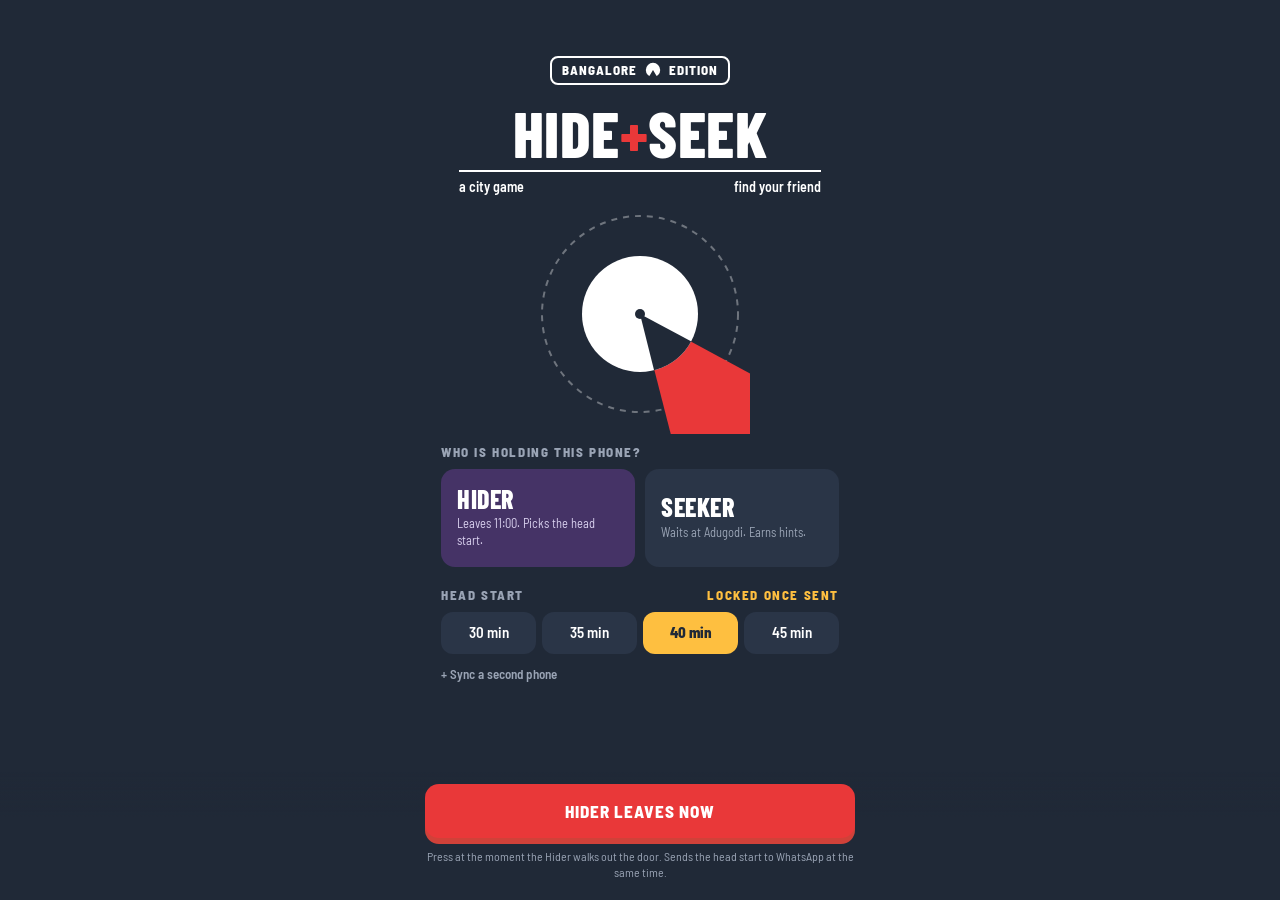
==== next/index.html @ 4ebd18d5 "Start redesign: shared stylesheet and title screen under next/ Navy, red, yellow and purple palette " ====
<!doctype html>
<html lang="en">
<head>
<meta charset="utf-8">
<meta name="viewport" content="width=device-width, initial-scale=1, viewport-fit=cover">
<meta name="theme-color" content="#202937">
<title>Bangalore Hide + Seek</title>
<link rel="stylesheet" href="style.css">
</head>
<body>
<div class="app">

  <div class="banner" id="testBanner" hidden>Test mode: one minute of game time is one second. Separate from the real game state. <a href="./">Back to the real board</a>.</div>

  <!-- Title and setup -->
  <section class="screen" id="screenTitle">
    <div class="wordmark">
      <div class="edition">Bangalore <svg viewBox="0 0 20 20" aria-hidden="true"><circle cx="10" cy="10" r="9" fill="#fff"/><polygon points="10,10 16,20 4,20" fill="#202937"/></svg> Edition</div>
      <div class="name">Hide<span class="plus">+</span>Seek</div>
      <div class="rule"><span>a city game</span><span>find your friend</span></div>
    </div>

    <svg class="zone" viewBox="0 0 220 220" aria-hidden="true">
      <defs><clipPath id="disc"><circle cx="110" cy="100" r="58"/></clipPath></defs>
      <circle cx="110" cy="100" r="98" fill="none" stroke="rgba(255,255,255,.35)" stroke-width="2" stroke-dasharray="6 6"/>
      <g transform="rotate(-38 110 100)"><polygon points="110,100 250,420 -30,420" fill="#e93839"/></g>
      <circle cx="110" cy="100" r="58" fill="#fff"/>
      <g clip-path="url(#disc)"><g transform="rotate(-38 110 100)"><polygon class="wedge" points="110,100 190,280 30,280" fill="#202937"/></g></g>
      <circle class="wedge" cx="110" cy="100" r="5" fill="#202937"/>
    </svg>

    <div class="sec">
      <h2>Who is holding this phone?</h2>
      <div class="roles" id="roles">
        <button type="button" data-role="hider" aria-pressed="false"><div class="h-title">Hider</div><div class="note">Leaves 11:00. Picks the head start.</div></button>
        <button type="button" data-role="seeker" aria-pressed="false"><div class="h-title">Seeker</div><div class="note">Waits at Adugodi. Earns hints.</div></button>
      </div>
    </div>

    <div class="sec">
      <h2>Head start <span>locked once sent</span></h2>
      <div class="seg" id="headStart"></div>
      <details class="more">
        <summary>Sync a second phone</summary>
        <div class="row">
          <label for="leftAt" class="note">Hider left at</label>
          <input type="time" id="leftAt">
          <span class="note">Leave blank for "now".</span>
        </div>
        <div class="row">
          <label class="chk"><input type="checkbox" id="waToggle"> Open WhatsApp with a ready message after each action</label>
        </div>
      </details>
    </div>

    <div class="bottom"><div class="inner">
      <button class="btn" id="btnLeave">Hider leaves now</button>
      <div class="note">Press at the moment the Hider walks out the door. Sends the head start to WhatsApp at the same time.</div>
    </div></div>
  </section>

  <!-- Board (in progress: only the hero and phase are wired so the flow can be tested) -->
  <section class="screen" id="screenBoard" hidden>
    <div class="topbar">
      <div class="brand"><svg viewBox="0 0 20 20" aria-hidden="true"><circle cx="10" cy="10" r="9" fill="#fff"/><polygon points="10,10 16,20 4,20" fill="#202937"/></svg>Hide<span class="plus">+</span>Seek</div>
      <span class="chip" id="roleChip">Seeker</span>
    </div>
    <div class="hero">
      <div class="label" id="heroLabel">Seeker starts in</div>
      <div class="big" id="heroBig">--:--</div>
      <div class="pill-row" style="margin-top:10px">
        <div class="pill"><b>Phase</b><span id="phase">Head start</span></div>
        <div class="pill"><b>Seeker starts</b><span id="seekerStart">--:--</span></div>
        <div class="pill"><b>Hard stop</b><span id="hardStop">--:--</span></div>
      </div>
      <div class="note" id="phaseNote" style="margin-top:10px"></div>
    </div>
    <div class="todo">Challenges, investigation book, Hider view, endgame and record come next.</div>
    <div class="bottom"><div class="inner">
      <button class="btn ghost" id="btnBack">Back to title</button>
      <div class="note"><button type="button" class="linkbtn danger" id="btnReset">Reset game</button></div>
    </div></div>
  </section>

</div>

<script>
(function () {
  'use strict';
  var TEST = /[?&]test=1/.test(location.search);
  var KEY = TEST ? 'bhs-state-v2-test' : 'bhs-state-v2';
  var MIN = TEST ? 1000 : 60000;
  var HARD_STOP_MS = 5 * 60 * MIN;
  var ENDGAME_MS = 3 * 60 * MIN;

  function fresh() {
    return { role: null, headStart: 40, hiderLeftAt: null, relocateAt: null, zones: [], challenges: [false, false, false, false, false, false], hints: {}, hotCold: [], ended: null, fired: {}, wa: true, log: [] };
  }
  var state = load();
  var titleOverride = false;

  function load() {
    try { var raw = localStorage.getItem(KEY); if (raw) return Object.assign(fresh(), JSON.parse(raw)); } catch (e) {}
    return fresh();
  }
  function save() { try { localStorage.setItem(KEY, JSON.stringify(state)); } catch (e) {} }
  function log(msg) { state.log.unshift({ t: Date.now(), m: msg }); save(); }
  function $(id) { return document.getElementById(id); }
  function pad(n) { return (n < 10 ? '0' : '') + n; }
  function clock(ts) { var x = new Date(ts); return pad(x.getHours()) + ':' + pad(x.getMinutes()) + (TEST ? ':' + pad(x.getSeconds()) : ''); }
  function countdown(ms) {
    if (ms < 0) ms = 0;
    var s = Math.floor(ms / 1000), h = Math.floor(s / 3600), m = Math.floor((s % 3600) / 60), r = s % 60;
    return h > 0 ? h + ':' + pad(m) + '<small>:' + pad(r) + '</small>' : pad(m) + '<small>:' + pad(r) + '</small>';
  }
  function toChat(text) {
    if (!state.wa) return;
    try { window.open('https://wa.me/?text=' + encodeURIComponent(text), '_blank'); } catch (e) {}
  }

  function derived(now) {
    var d = {};
    d.seekerStartAt = state.hiderLeftAt ? state.hiderLeftAt + state.headStart * MIN : null;
    d.hardStopAt = d.seekerStartAt ? d.seekerStartAt + HARD_STOP_MS : null;
    d.endgameAt = d.seekerStartAt ? d.seekerStartAt + ENDGAME_MS : null;
    if (state.ended) d.phase = 'ended';
    else if (!state.hiderLeftAt) d.phase = 'setup';
    else if (now < d.seekerStartAt) d.phase = 'headstart';
    else if (now >= d.hardStopAt) d.phase = 'timeout';
    else d.phase = 'play';
    return d;
  }

  function setRole(role) {
    state.role = role; save();
    document.body.classList.toggle('hider', role === 'hider');
    var wedge = role === 'hider' ? '#453366' : '#202937';
    Array.prototype.forEach.call(document.querySelectorAll('.wedge'), function (el) { el.setAttribute('fill', wedge); });
    Array.prototype.forEach.call(document.querySelectorAll('#roles button'), function (b) { b.setAttribute('aria-pressed', String(b.dataset.role === role)); });
    $('roleChip').textContent = role === 'hider' ? 'Hider' : 'Seeker';
  }

  function render() {
    var now = Date.now();
    var d = derived(now);
    var onBoard = d.phase !== 'setup' && !titleOverride;
    $('screenTitle').hidden = onBoard;
    $('screenBoard').hidden = !onBoard;
    if (!onBoard) return;

    var phaseText = { headstart: 'Head start', play: 'Seeking', timeout: 'Time is up, Hider wins', ended: 'Ended' }[d.phase];
    $('phase').textContent = phaseText;
    $('seekerStart').textContent = clock(d.seekerStartAt);
    $('hardStop').textContent = clock(d.hardStopAt);
    if (d.phase === 'headstart') {
      $('heroLabel').textContent = 'Seeker starts in';
      $('heroBig').innerHTML = countdown(d.seekerStartAt - now);
      $('phaseNote').textContent = 'Hider moves freely. Seeker waits at Adugodi.';
    } else if (d.phase === 'play') {
      $('heroLabel').textContent = 'Hard stop in';
      $('heroBig').innerHTML = countdown(d.hardStopAt - now);
      $('phaseNote').textContent = 'Endgame opens at ' + clock(d.endgameAt) + ' or after six hints.';
    } else {
      $('heroLabel').textContent = 'Game over';
      $('heroBig').innerHTML = '0:00';
      $('phaseNote').textContent = '';
    }
  }

  // Head start segmented control
  var seg = $('headStart');
  for (var m = 30; m <= 45; m += 5) {
    var b = document.createElement('button'); b.type = 'button'; b.dataset.min = m;
    b.textContent = m + (TEST ? ' s' : ' min');
    b.addEventListener('click', function () { state.headStart = parseInt(this.dataset.min, 10); save(); syncSeg(); });
    seg.appendChild(b);
  }
  function syncSeg() {
    Array.prototype.forEach.call(seg.children, function (b) { b.setAttribute('aria-pressed', String(parseInt(b.dataset.min, 10) === state.headStart)); });
  }

  Array.prototype.forEach.call(document.querySelectorAll('#roles button'), function (b) {
    b.addEventListener('click', function () { setRole(this.dataset.role); });
  });

  $('waToggle').checked = state.wa;
  $('waToggle').addEventListener('change', function () { state.wa = $('waToggle').checked; save(); });

  $('btnLeave').addEventListener('click', function () {
    if (!state.role) { alert('Pick Hider or Seeker first.'); return; }
    var t = Date.now();
    var manual = $('leftAt').value;
    if (manual && !TEST) {
      var p = manual.split(':'); var x = new Date(); x.setHours(parseInt(p[0], 10), parseInt(p[1], 10), 0, 0); t = x.getTime();
      if (t > Date.now()) { alert('That time is in the future. Use the time the Hider actually left.'); return; }
    }
    if (!confirm('Start the clock with a ' + state.headStart + (TEST ? ' second' : ' minute') + ' head start' + (manual && !TEST ? ' from ' + manual : ' from now') + '?')) return;
    state.hiderLeftAt = t; titleOverride = false;
    var ss = t + state.headStart * MIN;
    log('Hider left at ' + clock(t) + '. Head start ' + state.headStart + '. Seeker starts at ' + clock(ss) + '.');
    toChat('Hider leaving at ' + clock(t) + '. Head start ' + state.headStart + ' min. Seeker starts at ' + clock(ss) + '. Hard stop ' + clock(ss + HARD_STOP_MS) + '.');
    render();
  });

  $('btnBack').addEventListener('click', function () {
    // Keeps the game running; only shows the title screen again for role or settings changes.
    titleOverride = true; render();
    $('btnLeave').disabled = true; $('btnLeave').textContent = 'Clock is running';
  });
  $('btnReset').addEventListener('click', function () {
    if (!confirm('Reset the whole game on this phone?')) return;
    var role = state.role; state = fresh(); state.role = role; save(); titleOverride = false;
    $('btnLeave').disabled = false; $('btnLeave').textContent = 'Hider leaves now';
    render();
  });

  if (TEST) $('testBanner').hidden = false;
  if (state.role) setRole(state.role);
  syncSeg();
  render();
  setInterval(render, 1000);
})();
</script>
</body>
</html>
---- next/style.css ----
/* Bangalore Hide + Seek, redesign stylesheet.
   Palette and type follow the Hide + Seek home game: navy ground, white cards,
   coral red for Seeker actions, yellow for progress and earned things, purple for the Hider. */

@import url('https://fonts.googleapis.com/css2?family=Barlow+Semi+Condensed:ital,wght@0,400;0,600;0,800;1,400&family=Barlow+Condensed:wght@800&display=swap');

:root {
  --navy: #202937;
  --navy-2: #2a3547;
  --navy-3: #344256;
  --purple: #453366;
  --purple-2: #563f7d;
  --red: #e93839;
  --red-2: #d04139;
  --yellow: #febf40;
  --yellow-2: #c9931f;
  --lavender: #8b6fc9;
  --teal: #39b6a5;
  --orange: #f07a2a;
  --green: #5cb27e;

  --bg: var(--navy);
  --surface: var(--navy-2);
  --surface-2: var(--navy-3);
  --ink: #ffffff;
  --muted: #9aa4b5;
  --line: rgba(255, 255, 255, 0.12);

  --card: #ffffff;
  --card-ink: #202937;
  --card-muted: #6b7385;

  --role: var(--red);
  --role-ink: #ffffff;

  --display: 'Barlow Condensed', 'Barlow Semi Condensed', system-ui, sans-serif;
  --body: 'Barlow Semi Condensed', system-ui, sans-serif;
  --radius: 14px;
}

body.hider {
  --bg: var(--purple);
  --surface: rgba(255, 255, 255, 0.10);
  --surface-2: rgba(255, 255, 255, 0.18);
  --muted: #d8d0ee;
  --line: rgba(255, 255, 255, 0.18);
  --role: var(--yellow);
  --role-ink: var(--navy);
}

* { box-sizing: border-box; }
html, body { margin: 0; min-height: 100%; }
body {
  background: var(--bg);
  color: var(--ink);
  font: 16px/1.3 var(--body);
  -webkit-font-smoothing: antialiased;
  transition: background 0.3s;
}
button { font: inherit; color: inherit; background: none; border: 0; padding: 0; cursor: pointer; }
button:focus-visible, [tabindex]:focus-visible { outline: 3px solid var(--yellow); outline-offset: 2px; }
a { color: var(--yellow); }
[hidden] { display: none !important; }

.app { max-width: 430px; margin: 0 auto; min-height: 100vh; display: flex; flex-direction: column; position: relative; }
.screen { display: flex; flex-direction: column; flex: 1; padding-bottom: 130px; }

/* Header */
.topbar { display: flex; align-items: center; justify-content: space-between; padding: 14px 16px 8px; }
.brand { display: flex; align-items: center; gap: 8px; font-weight: 800; text-transform: uppercase; letter-spacing: 0.5px; font-size: 15px; }
.brand .plus { color: var(--red); }
.brand svg { width: 18px; height: 18px; }

/* Chips and pills */
.chip { font-size: 12px; font-weight: 800; text-transform: uppercase; letter-spacing: 1px; padding: 5px 10px; border-radius: 999px; background: var(--role); color: var(--role-ink); }
.chip.ghost { background: transparent; border: 1.5px solid var(--line); color: var(--muted); }
.pill-row { display: flex; gap: 8px; flex-wrap: wrap; }
.pill { padding: 8px 12px; border-radius: 12px; background: var(--surface); font-size: 14px; font-weight: 600; }
.pill b { display: block; font-size: 11px; letter-spacing: 1.4px; text-transform: uppercase; color: var(--muted); font-weight: 800; }
.pill.hot { background: var(--yellow); color: var(--navy); }
.pill.hot b { color: #6b5210; }

/* Segmented choice (head start) */
.seg { display: flex; gap: 6px; }
.seg button { flex: 1; padding: 11px 6px; border-radius: 12px; background: var(--surface); font-weight: 600; font-size: 15px; text-align: center; }
.seg button[aria-pressed="true"] { background: var(--yellow); color: var(--navy); font-weight: 800; }

/* Sections */
.sec { padding: 10px 16px; }
.sec h2 { margin: 0 0 8px; font-size: 13px; font-weight: 800; text-transform: uppercase; letter-spacing: 1.6px; color: var(--muted); display: flex; justify-content: space-between; align-items: baseline; }
.sec h2 span { color: var(--yellow); }
.note { color: var(--muted); font-size: 13px; line-height: 1.35; }

/* Hero */
.hero { padding: 14px 16px 6px; }
.hero .label { font-size: 12px; font-weight: 800; text-transform: uppercase; letter-spacing: 1.6px; color: var(--muted); }
.hero .big { font-family: var(--display); font-size: 68px; font-weight: 800; letter-spacing: -1px; font-variant-numeric: tabular-nums; line-height: 1; }
.hero .big small { font-size: 30px; color: var(--muted); font-weight: 800; }
.h-title { font-family: var(--display); font-weight: 800; text-transform: uppercase; letter-spacing: 0.5px; line-height: 0.95; }

/* Wordmark block on the title screen */
.wordmark { padding: 56px 24px 0; text-align: center; }
.edition { display: inline-flex; align-items: center; gap: 8px; border: 2px solid #fff; border-radius: 8px; padding: 4px 10px; font-weight: 800; font-size: 13px; letter-spacing: 1px; text-transform: uppercase; }
.edition svg { width: 16px; height: 16px; }
.wordmark .name { font-family: var(--display); font-size: 64px; font-weight: 800; letter-spacing: 0.5px; line-height: 0.95; margin-top: 18px; text-transform: uppercase; }
.wordmark .name .plus { color: var(--red); }
.wordmark .rule { display: flex; justify-content: space-between; border-top: 2px solid #fff; margin: 6px 10px 0; padding-top: 6px; font-size: 14px; font-weight: 600; }
svg.zone { width: 220px; height: 220px; display: block; margin: 18px auto 0; }

/* Role cards */
.roles { display: flex; gap: 10px; }
.roles button { flex: 1; padding: 16px 14px; border-radius: var(--radius); background: var(--surface); border: 2px solid transparent; text-align: left; }
.roles button .h-title { font-size: 26px; }
.roles button .note { margin-top: 4px; font-size: 12.5px; }
.roles button[data-role="hider"] { background: var(--purple); }
.roles button[data-role="hider"] .note { color: #d8d0ee; }
.roles button[aria-pressed="true"] { border-color: var(--yellow); }
body.hider .roles button[data-role="seeker"] { background: var(--navy); }
body.hider .roles button[data-role="seeker"] .note { color: #9aa4b5; }

/* Buttons */
.btn { display: flex; align-items: center; justify-content: center; gap: 10px; width: 100%; padding: 16px; border-radius: var(--radius); font-weight: 800; text-transform: uppercase; letter-spacing: 1px; font-size: 17px; color: #fff; background: var(--red); box-shadow: 0 6px 0 var(--red-2); transition: transform 0.05s; }
.btn:active { transform: translateY(3px); box-shadow: 0 3px 0 var(--red-2); }
.btn.yellow { background: var(--yellow); color: var(--navy); box-shadow: 0 6px 0 var(--yellow-2); }
.btn.yellow:active { box-shadow: 0 3px 0 var(--yellow-2); }
.btn.ghost { background: transparent; border: 2px solid var(--line); box-shadow: none; color: var(--ink); }
.btn.ghost:active { transform: none; }
.btn:disabled { opacity: 0.35; box-shadow: none; cursor: not-allowed; transform: none; }
.btn + .btn { margin-top: 10px; }
.linkbtn { color: var(--muted); font-size: 13px; text-decoration: underline; }
.linkbtn.danger { color: #f0a0a0; }

/* Bottom action area */
.bottom { position: fixed; left: 0; right: 0; bottom: 0; padding: 12px 16px 20px; background: linear-gradient(transparent, var(--bg) 35%); transition: background 0.3s; }
.bottom .inner { max-width: 430px; margin: 0 auto; }
.bottom .note { text-align: center; margin-top: 10px; font-size: 12px; }

/* Inputs */
input[type="time"] { font: inherit; padding: 8px 10px; border-radius: 10px; border: 1.5px solid var(--line); background: var(--surface); color: var(--ink); color-scheme: dark; }
label.chk { display: flex; gap: 10px; align-items: center; font-size: 14px; }
label.chk input { width: 20px; height: 20px; accent-color: var(--yellow); }
details.more { margin-top: 6px; }
details.more summary { cursor: pointer; font-size: 13px; color: var(--muted); font-weight: 600; padding: 6px 0; list-style: none; }
details.more summary::-webkit-details-marker { display: none; }
details.more summary::before { content: '+ '; }
details.more[open] summary::before { content: '- '; }
details.more .row { display: flex; gap: 10px; align-items: center; flex-wrap: wrap; margin-top: 8px; }

/* Test banner */
.banner { margin: 0 16px; padding: 12px 14px; border-radius: var(--radius); background: var(--yellow); color: var(--navy); display: flex; align-items: center; gap: 12px; font-weight: 600; font-size: 14px; }
.banner a { color: var(--navy); }

/* Placeholder for screens not built yet */
.todo { margin: 10px 16px; padding: 14px; border: 2px dashed var(--line); border-radius: var(--radius); color: var(--muted); font-size: 13px; text-align: center; }
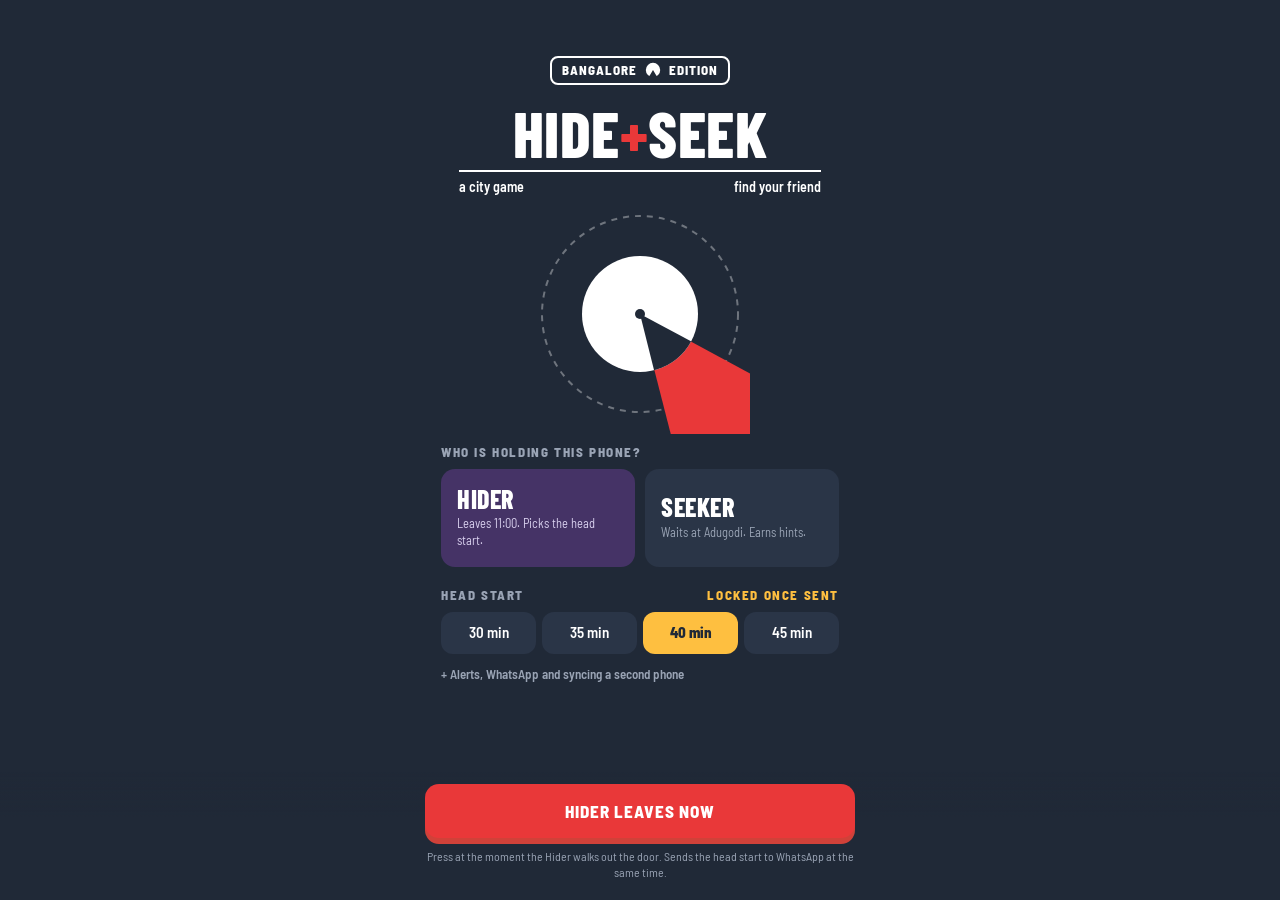
==== commit e586c7a1: "Redesign core: state, actions, alerts, screen registry and nav shell Screens plug in through BHS.reg" ====
--- a/next/index.html
+++ b/next/index.html
@@ -6,6 +6,9 @@
 <meta name="theme-color" content="#202937">
 <title>Bangalore Hide + Seek</title>
 <link rel="stylesheet" href="style.css">
+<link rel="stylesheet" href="screens/seeker.css">
+<link rel="stylesheet" href="screens/hider.css">
+<link rel="stylesheet" href="screens/endgame.css">
 </head>
 <body>
 <div class="app">
@@ -15,7 +18,7 @@
   <!-- Title and setup -->
   <section class="screen" id="screenTitle">
     <div class="wordmark">
-      <div class="edition">Bangalore <svg viewBox="0 0 20 20" aria-hidden="true"><circle cx="10" cy="10" r="9" fill="#fff"/><polygon points="10,10 16,20 4,20" fill="#202937"/></svg> Edition</div>
+      <div class="edition">Bangalore <svg viewBox="0 0 20 20" aria-hidden="true"><circle cx="10" cy="10" r="9" fill="#fff"/><polygon class="wedge" points="10,10 16,20 4,20" fill="#202937"/></svg> Edition</div>
       <div class="name">Hide<span class="plus">+</span>Seek</div>
       <div class="rule"><span>a city game</span><span>find your friend</span></div>
     </div>
@@ -41,185 +44,49 @@
       <h2>Head start <span>locked once sent</span></h2>
       <div class="seg" id="headStart"></div>
       <details class="more">
-        <summary>Sync a second phone</summary>
+        <summary>Alerts, WhatsApp and syncing a second phone</summary>
         <div class="row">
-          <label for="leftAt" class="note">Hider left at</label>
-          <input type="time" id="leftAt">
-          <span class="note">Leave blank for "now".</span>
+          <button type="button" class="btn ghost small" id="btnAlerts">Enable alerts</button>
+          <span class="note" id="alertNote"></span>
         </div>
         <div class="row">
           <label class="chk"><input type="checkbox" id="waToggle"> Open WhatsApp with a ready message after each action</label>
         </div>
+        <div class="row">
+          <label for="leftAt" class="note">Hider left at</label>
+          <input type="time" id="leftAt">
+          <span class="note">Leave blank for "now". Fill it in to sync a second phone.</span>
+        </div>
+        <div class="note" style="margin-top:8px">Alerts fire for: Seeker start, blackout end, endgame open, 15 minutes before hard stop, hard stop. They only work while this page is open. Set phone alarms as a backup. On iPhone, add this page to the home screen first.</div>
       </details>
     </div>
 
     <div class="bottom"><div class="inner">
       <button class="btn" id="btnLeave">Hider leaves now</button>
+      <button class="btn ghost" id="btnBackToBoard" hidden>Back to the board</button>
       <div class="note">Press at the moment the Hider walks out the door. Sends the head start to WhatsApp at the same time.</div>
     </div></div>
   </section>
 
-  <!-- Board (in progress: only the hero and phase are wired so the flow can be tested) -->
-  <section class="screen" id="screenBoard" hidden>
+  <!-- Board shell: screens register into #screens, nav is built from them -->
+  <div id="shell" hidden>
     <div class="topbar">
-      <div class="brand"><svg viewBox="0 0 20 20" aria-hidden="true"><circle cx="10" cy="10" r="9" fill="#fff"/><polygon points="10,10 16,20 4,20" fill="#202937"/></svg>Hide<span class="plus">+</span>Seek</div>
-      <span class="chip" id="roleChip">Seeker</span>
+      <button type="button" class="brand" id="btnTitle" title="Title and settings"><svg viewBox="0 0 20 20" aria-hidden="true"><circle cx="10" cy="10" r="9" fill="#fff"/><polygon class="wedge" points="10,10 16,20 4,20" fill="#202937"/></svg>Hide<span class="plus">+</span>Seek</button>
+      <span style="display:flex;gap:6px;align-items:center">
+        <button type="button" class="chip ghost" id="alertChip" hidden>Enable alerts</button>
+        <span class="chip" id="roleChip">Seeker</span>
+      </span>
     </div>
-    <div class="hero">
-      <div class="label" id="heroLabel">Seeker starts in</div>
-      <div class="big" id="heroBig">--:--</div>
-      <div class="pill-row" style="margin-top:10px">
-        <div class="pill"><b>Phase</b><span id="phase">Head start</span></div>
-        <div class="pill"><b>Seeker starts</b><span id="seekerStart">--:--</span></div>
-        <div class="pill"><b>Hard stop</b><span id="hardStop">--:--</span></div>
-      </div>
-      <div class="note" id="phaseNote" style="margin-top:10px"></div>
-    </div>
-    <div class="todo">Challenges, investigation book, Hider view, endgame and record come next.</div>
-    <div class="bottom"><div class="inner">
-      <button class="btn ghost" id="btnBack">Back to title</button>
-      <div class="note"><button type="button" class="linkbtn danger" id="btnReset">Reset game</button></div>
-    </div></div>
-  </section>
+    <div id="screens"></div>
+    <nav class="nav" id="nav"></nav>
+  </div>
 
 </div>
 
-<script>
-(function () {
-  'use strict';
-  var TEST = /[?&]test=1/.test(location.search);
-  var KEY = TEST ? 'bhs-state-v2-test' : 'bhs-state-v2';
-  var MIN = TEST ? 1000 : 60000;
-  var HARD_STOP_MS = 5 * 60 * MIN;
-  var ENDGAME_MS = 3 * 60 * MIN;
-
-  function fresh() {
-    return { role: null, headStart: 40, hiderLeftAt: null, relocateAt: null, zones: [], challenges: [false, false, false, false, false, false], hints: {}, hotCold: [], ended: null, fired: {}, wa: true, log: [] };
-  }
-  var state = load();
-  var titleOverride = false;
-
-  function load() {
-    try { var raw = localStorage.getItem(KEY); if (raw) return Object.assign(fresh(), JSON.parse(raw)); } catch (e) {}
-    return fresh();
-  }
-  function save() { try { localStorage.setItem(KEY, JSON.stringify(state)); } catch (e) {} }
-  function log(msg) { state.log.unshift({ t: Date.now(), m: msg }); save(); }
-  function $(id) { return document.getElementById(id); }
-  function pad(n) { return (n < 10 ? '0' : '') + n; }
-  function clock(ts) { var x = new Date(ts); return pad(x.getHours()) + ':' + pad(x.getMinutes()) + (TEST ? ':' + pad(x.getSeconds()) : ''); }
-  function countdown(ms) {
-    if (ms < 0) ms = 0;
-    var s = Math.floor(ms / 1000), h = Math.floor(s / 3600), m = Math.floor((s % 3600) / 60), r = s % 60;
-    return h > 0 ? h + ':' + pad(m) + '<small>:' + pad(r) + '</small>' : pad(m) + '<small>:' + pad(r) + '</small>';
-  }
-  function toChat(text) {
-    if (!state.wa) return;
-    try { window.open('https://wa.me/?text=' + encodeURIComponent(text), '_blank'); } catch (e) {}
-  }
-
-  function derived(now) {
-    var d = {};
-    d.seekerStartAt = state.hiderLeftAt ? state.hiderLeftAt + state.headStart * MIN : null;
-    d.hardStopAt = d.seekerStartAt ? d.seekerStartAt + HARD_STOP_MS : null;
-    d.endgameAt = d.seekerStartAt ? d.seekerStartAt + ENDGAME_MS : null;
-    if (state.ended) d.phase = 'ended';
-    else if (!state.hiderLeftAt) d.phase = 'setup';
-    else if (now < d.seekerStartAt) d.phase = 'headstart';
-    else if (now >= d.hardStopAt) d.phase = 'timeout';
-    else d.phase = 'play';
-    return d;
-  }
-
-  function setRole(role) {
-    state.role = role; save();
-    document.body.classList.toggle('hider', role === 'hider');
-    var wedge = role === 'hider' ? '#453366' : '#202937';
-    Array.prototype.forEach.call(document.querySelectorAll('.wedge'), function (el) { el.setAttribute('fill', wedge); });
-    Array.prototype.forEach.call(document.querySelectorAll('#roles button'), function (b) { b.setAttribute('aria-pressed', String(b.dataset.role === role)); });
-    $('roleChip').textContent = role === 'hider' ? 'Hider' : 'Seeker';
-  }
-
-  function render() {
-    var now = Date.now();
-    var d = derived(now);
-    var onBoard = d.phase !== 'setup' && !titleOverride;
-    $('screenTitle').hidden = onBoard;
-    $('screenBoard').hidden = !onBoard;
-    if (!onBoard) return;
-
-    var phaseText = { headstart: 'Head start', play: 'Seeking', timeout: 'Time is up, Hider wins', ended: 'Ended' }[d.phase];
-    $('phase').textContent = phaseText;
-    $('seekerStart').textContent = clock(d.seekerStartAt);
-    $('hardStop').textContent = clock(d.hardStopAt);
-    if (d.phase === 'headstart') {
-      $('heroLabel').textContent = 'Seeker starts in';
-      $('heroBig').innerHTML = countdown(d.seekerStartAt - now);
-      $('phaseNote').textContent = 'Hider moves freely. Seeker waits at Adugodi.';
-    } else if (d.phase === 'play') {
-      $('heroLabel').textContent = 'Hard stop in';
-      $('heroBig').innerHTML = countdown(d.hardStopAt - now);
-      $('phaseNote').textContent = 'Endgame opens at ' + clock(d.endgameAt) + ' or after six hints.';
-    } else {
-      $('heroLabel').textContent = 'Game over';
-      $('heroBig').innerHTML = '0:00';
-      $('phaseNote').textContent = '';
-    }
-  }
-
-  // Head start segmented control
-  var seg = $('headStart');
-  for (var m = 30; m <= 45; m += 5) {
-    var b = document.createElement('button'); b.type = 'button'; b.dataset.min = m;
-    b.textContent = m + (TEST ? ' s' : ' min');
-    b.addEventListener('click', function () { state.headStart = parseInt(this.dataset.min, 10); save(); syncSeg(); });
-    seg.appendChild(b);
-  }
-  function syncSeg() {
-    Array.prototype.forEach.call(seg.children, function (b) { b.setAttribute('aria-pressed', String(parseInt(b.dataset.min, 10) === state.headStart)); });
-  }
-
-  Array.prototype.forEach.call(document.querySelectorAll('#roles button'), function (b) {
-    b.addEventListener('click', function () { setRole(this.dataset.role); });
-  });
-
-  $('waToggle').checked = state.wa;
-  $('waToggle').addEventListener('change', function () { state.wa = $('waToggle').checked; save(); });
-
-  $('btnLeave').addEventListener('click', function () {
-    if (!state.role) { alert('Pick Hider or Seeker first.'); return; }
-    var t = Date.now();
-    var manual = $('leftAt').value;
-    if (manual && !TEST) {
-      var p = manual.split(':'); var x = new Date(); x.setHours(parseInt(p[0], 10), parseInt(p[1], 10), 0, 0); t = x.getTime();
-      if (t > Date.now()) { alert('That time is in the future. Use the time the Hider actually left.'); return; }
-    }
-    if (!confirm('Start the clock with a ' + state.headStart + (TEST ? ' second' : ' minute') + ' head start' + (manual && !TEST ? ' from ' + manual : ' from now') + '?')) return;
-    state.hiderLeftAt = t; titleOverride = false;
-    var ss = t + state.headStart * MIN;
-    log('Hider left at ' + clock(t) + '. Head start ' + state.headStart + '. Seeker starts at ' + clock(ss) + '.');
-    toChat('Hider leaving at ' + clock(t) + '. Head start ' + state.headStart + ' min. Seeker starts at ' + clock(ss) + '. Hard stop ' + clock(ss + HARD_STOP_MS) + '.');
-    render();
-  });
-
-  $('btnBack').addEventListener('click', function () {
-    // Keeps the game running; only shows the title screen again for role or settings changes.
-    titleOverride = true; render();
-    $('btnLeave').disabled = true; $('btnLeave').textContent = 'Clock is running';
-  });
-  $('btnReset').addEventListener('click', function () {
-    if (!confirm('Reset the whole game on this phone?')) return;
-    var role = state.role; state = fresh(); state.role = role; save(); titleOverride = false;
-    $('btnLeave').disabled = false; $('btnLeave').textContent = 'Hider leaves now';
-    render();
-  });
-
-  if (TEST) $('testBanner').hidden = false;
-  if (state.role) setRole(state.role);
-  syncSeg();
-  render();
-  setInterval(render, 1000);
-})();
-</script>
+<script src="app.js"></script>
+<script src="screens/seeker.js"></script>
+<script src="screens/hider.js"></script>
+<script src="screens/endgame.js"></script>
+<script src="screens/record.js"></script>
 </body>
 </html>
--- a/next/style.css
+++ b/next/style.css
@@ -152,3 +152,91 @@
 
 /* Placeholder for screens not built yet */
 .todo { margin: 10px 16px; padding: 14px; border: 2px dashed var(--line); border-radius: var(--radius); color: var(--muted); font-size: 13px; text-align: center; }
+
+/* ---- Shared components for screens ---- */
+
+/* Bottom navigation */
+.nav { position: fixed; left: 0; right: 0; bottom: 0; display: flex; justify-content: space-around; padding: 10px 0 14px; background: var(--bg); border-top: 1px solid var(--line); transition: background 0.3s; z-index: 5; }
+.nav button { font-size: 11px; font-weight: 800; text-transform: uppercase; letter-spacing: 1px; color: var(--muted); text-align: center; min-width: 72px; }
+.nav button.on { color: var(--yellow); }
+.nav button::before { content: ''; display: block; width: 22px; height: 22px; margin: 0 auto 4px; border-radius: 6px; background: currentColor; opacity: 0.8; }
+#shell .screen { padding-bottom: 170px; }
+#shell .bottom { bottom: 64px; }
+.btn.small { width: auto; padding: 9px 14px; font-size: 13px; }
+.hero .big.words { font-size: 44px; }
+
+/* Challenge route (transit line) */
+.line { position: relative; padding: 6px 0 2px 6px; }
+.line::before { content: ''; position: absolute; left: 19px; top: 14px; bottom: 14px; width: 6px; border-radius: 3px; background: var(--surface-2); }
+.stop { display: flex; align-items: center; gap: 14px; padding: 7px 0; position: relative; width: 100%; text-align: left; }
+.stop .dot { width: 32px; height: 32px; border-radius: 50%; background: var(--bg); border: 5px solid var(--surface-2); flex: none; display: flex; align-items: center; justify-content: center; font-weight: 800; font-size: 13px; color: var(--muted); position: relative; z-index: 1; }
+.stop.done .dot { border-color: var(--yellow); background: var(--yellow); color: var(--navy); }
+.stop.next .dot { border-color: var(--red); color: #fff; background: var(--bg); box-shadow: 0 0 0 5px rgba(233, 56, 57, 0.25); animation: pulse 1.6s ease-in-out infinite; }
+@keyframes pulse { 50% { box-shadow: 0 0 0 9px rgba(233, 56, 57, 0.12); } }
+.stop .t { font-weight: 600; font-size: 16px; }
+.stop .s { font-size: 12.5px; color: var(--muted); }
+.stop.done .t { color: var(--muted); text-decoration: line-through; }
+.stop .tag { margin-left: auto; font-size: 11px; font-weight: 800; text-transform: uppercase; letter-spacing: 1px; color: var(--red); white-space: nowrap; }
+.stop:disabled { cursor: default; }
+
+/* Category tabs */
+.tabs { display: flex; gap: 6px; overflow-x: auto; padding-bottom: 8px; scrollbar-width: none; }
+.tabs::-webkit-scrollbar { display: none; }
+.tab { flex: none; display: flex; align-items: center; gap: 6px; padding: 7px 11px; border-radius: 999px; background: var(--surface); font-weight: 800; font-size: 12px; text-transform: uppercase; letter-spacing: 0.8px; color: var(--muted); border: 1.5px solid transparent; }
+.tab i { width: 9px; height: 9px; border-radius: 50%; display: inline-block; }
+.tab.on { border-color: var(--yellow); color: #fff; }
+
+/* Cards (white, physical) */
+.hand { display: flex; gap: 10px; overflow-x: auto; padding: 4px 0 12px; scroll-snap-type: x mandatory; scrollbar-width: none; }
+.hand::-webkit-scrollbar { display: none; }
+.card { background: var(--card); color: var(--card-ink); border-radius: var(--radius); width: 160px; flex: none; box-shadow: 0 8px 20px rgba(0, 0, 0, 0.35); position: relative; overflow: hidden; display: flex; flex-direction: column; scroll-snap-align: start; text-align: left; }
+.card .band { height: 8px; }
+.card .body { padding: 10px 12px 12px; display: flex; flex-direction: column; gap: 6px; flex: 1; }
+.card .cat { font-size: 10px; font-weight: 800; text-transform: uppercase; letter-spacing: 1.4px; }
+.card .q { font-family: var(--display); font-weight: 800; font-size: 17px; line-height: 1.05; text-transform: uppercase; }
+.card .d { font-size: 11.5px; color: var(--card-muted); line-height: 1.25; }
+.card .foot { margin-top: auto; display: flex; justify-content: space-between; align-items: center; font-size: 10.5px; font-weight: 800; text-transform: uppercase; letter-spacing: 1px; color: var(--card-muted); }
+.card .foot .go { color: var(--red); }
+.card.used { opacity: 0.5; filter: grayscale(1); }
+.card.used::after { content: 'ASKED'; position: absolute; left: 0; right: 0; top: 44%; text-align: center; font-family: var(--display); font-weight: 800; letter-spacing: 3px; color: var(--red); transform: rotate(-12deg); font-size: 24px; }
+.card.answered::after { content: 'ANSWERED'; }
+.card:disabled { cursor: default; }
+.hex { width: 34px; height: 38px; clip-path: polygon(50% 0, 100% 25%, 100% 75%, 50% 100%, 0 75%, 0 25%); background: var(--card-ink); display: flex; align-items: center; justify-content: center; color: #fff; font-weight: 800; font-size: 15px; }
+.c-match { background: var(--yellow); } .c-meas { background: var(--red); } .c-photo { background: var(--lavender); } .c-radar { background: var(--teal); } .c-power { background: var(--purple); }
+.t-match { color: #b07f10; } .t-meas { color: var(--red); } .t-photo { color: var(--lavender); } .t-radar { color: #238a7c; } .t-power { color: var(--purple); }
+
+/* Full-screen card reveal */
+.reveal { position: fixed; inset: 0; z-index: 20; background: rgba(32, 41, 55, 0.96); display: flex; flex-direction: column; align-items: center; justify-content: center; padding: 20px 16px 120px; }
+body.hider .reveal { background: rgba(69, 51, 102, 0.96); }
+.reveal .card { width: min(320px, 100%); min-height: 420px; transform: rotate(-2deg); }
+.reveal .card .band { height: 14px; }
+.reveal .card .body { padding: 20px 22px 22px; gap: 14px; }
+.reveal .card .q { font-size: 34px; }
+.reveal .card .d { font-size: 15px; }
+.reveal .deadline { margin-top: auto; border-top: 2px dashed #e6e8ee; padding-top: 12px; display: flex; justify-content: space-between; align-items: flex-end; }
+.reveal .deadline .cd { font-family: var(--display); font-size: 40px; font-weight: 800; font-variant-numeric: tabular-nums; line-height: 1; color: var(--red); }
+.reveal .deadline .cd.late { color: var(--card-muted); }
+
+/* Alert banner (incoming ask etc.) */
+.alert { margin: 0 16px 10px; padding: 12px 14px; border-radius: var(--radius); background: var(--red); color: #fff; display: flex; align-items: center; gap: 12px; font-weight: 600; }
+.alert .k { font-size: 11px; font-weight: 800; letter-spacing: 1.4px; text-transform: uppercase; opacity: 0.85; display: block; }
+.alert .cd { margin-left: auto; font-family: var(--display); font-size: 28px; font-weight: 800; font-variant-numeric: tabular-nums; }
+.alert.yellow { background: var(--yellow); color: var(--navy); }
+.alert.teal { background: var(--teal); color: var(--navy); }
+
+/* Transcript feed */
+.feed { display: flex; flex-direction: column; gap: 8px; }
+.msg { max-width: 86%; padding: 9px 12px; border-radius: var(--radius); background: var(--surface); font-size: 14px; }
+.msg.seeker { align-self: flex-end; background: var(--red); color: #fff; border-bottom-right-radius: 4px; }
+.msg.hider { align-self: flex-start; background: var(--surface); border-bottom-left-radius: 4px; }
+body.hider .msg.hider { background: rgba(255, 255, 255, 0.16); }
+.msg.sys { align-self: center; background: transparent; color: var(--muted); font-size: 12px; text-transform: uppercase; letter-spacing: 1px; font-weight: 800; text-align: center; }
+.msg time { display: block; font-size: 11px; opacity: 0.7; margin-top: 2px; font-variant-numeric: tabular-nums; }
+.msg b { font-weight: 800; }
+
+/* Inputs for answers */
+.field { display: flex; gap: 8px; }
+.field input[type="text"] { flex: 1; font: inherit; padding: 11px 12px; border-radius: 12px; border: 1.5px solid var(--line); background: var(--surface); color: var(--ink); }
+.field input::placeholder { color: var(--muted); }
+.yesno { display: flex; gap: 10px; }
+.yesno .btn { flex: 1; }
